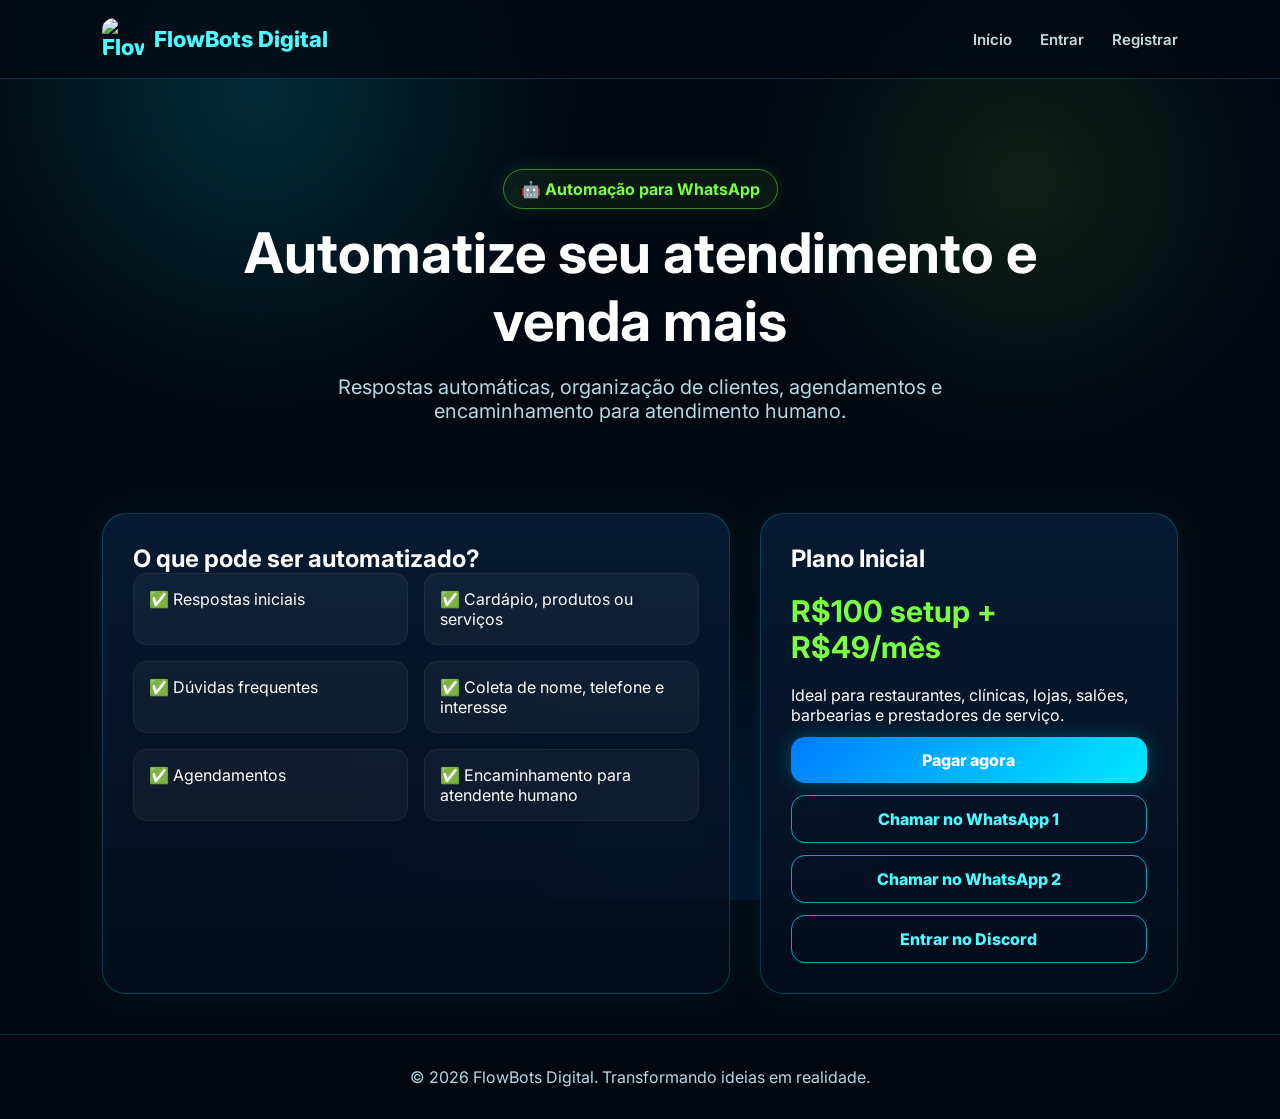
==== automacao-whatsapp.html @ 0941b736 "Atualização do site" ====
<!DOCTYPE html>
<html lang="pt-BR">
<head>
  <meta charset="UTF-8">
  <meta name="viewport" content="width=device-width, initial-scale=1.0">
  <title>Automação WhatsApp | FlowBots Digital</title>
  <link rel="stylesheet" href="style.css">
</head>
<body>

<header>
  <a href="index.html" class="logo-area">
    <img src="assets/logo.png" alt="FlowBots Digital">
    <span>FlowBots Digital</span>
  </a>

  <nav>
    <a href="index.html">Início</a>
    <a href="login.html">Entrar</a>
    <a href="cadastro.html">Registrar</a>
  </nav>
</header>

<section class="service-hero">
  <span class="badge">🤖 Automação para WhatsApp</span>
  <h1>Automatize seu atendimento e venda mais</h1>
  <p>Respostas automáticas, organização de clientes, agendamentos e encaminhamento para atendimento humano.</p>
</section>

<section class="service-page">
  <div class="service-info">
    <h2>O que pode ser automatizado?</h2>

    <div class="lista">
      <p>✅ Respostas iniciais</p>
      <p>✅ Cardápio, produtos ou serviços</p>
      <p>✅ Dúvidas frequentes</p>
      <p>✅ Coleta de nome, telefone e interesse</p>
      <p>✅ Agendamentos</p>
      <p>✅ Encaminhamento para atendente humano</p>
    </div>
  </div>

  <div class="checkout-card">
    <h2>Plano Inicial</h2>
    <strong>R$100 setup + R$49/mês</strong>
    <p>Ideal para restaurantes, clínicas, lojas, salões, barbearias e prestadores de serviço.</p>

    <a class="btn" href="SEU_LINK_DE_PAGAMENTO_AQUI" target="_blank">Pagar agora</a>

    <a class="btn-outline" href="https://wa.me/5561982274697" target="_blank">Chamar no WhatsApp 1</a>
    <a class="btn-outline" href="https://wa.me/5561981721370" target="_blank">Chamar no WhatsApp 2</a>
    <a class="btn-outline" href="https://discord.gg/GfwFfhfUGH" target="_blank">Entrar no Discord</a>
  </div>
</section>

<footer>
  <p>© 2026 FlowBots Digital. Transformando ideias em realidade.</p>
</footer>

</body>
</html>
---- style.css ----
@import url('https://fonts.googleapis.com/css2?family=Inter:wght@400;600;700;800&display=swap');

*{
  margin:0;
  padding:0;
  box-sizing:border-box;
  font-family:'Inter', Arial, sans-serif;
}

html{
  scroll-behavior:smooth;
}

body{
  background:#020812;
  color:white;
  overflow-x:hidden;
}

body::before{
  content:"";
  position:fixed;
  inset:0;
  background:
    radial-gradient(circle at 20% 10%, rgba(0,234,255,0.16), transparent 25%),
    radial-gradient(circle at 80% 20%, rgba(123,255,66,0.10), transparent 22%),
    radial-gradient(circle at 50% 100%, rgba(0,123,255,0.14), transparent 30%);
  pointer-events:none;
  z-index:-1;
}

header{
  padding:18px 8%;
  display:flex;
  justify-content:space-between;
  align-items:center;
  background:rgba(2,8,18,0.72);
  backdrop-filter:blur(16px);
  border-bottom:1px solid rgba(0,234,255,0.18);
  position:sticky;
  top:0;
  z-index:10;
}

.logo{
  font-size:24px;
  font-weight:800;
  color:#4dfcff;
  text-shadow:0 0 18px rgba(77,252,255,0.45);
}

nav{
  display:flex;
  gap:28px;
}

nav a{
  color:#dff8ff;
  text-decoration:none;
  font-weight:600;
  font-size:15px;
  opacity:0.88;
  transition:0.25s;
}

nav a:hover{
  color:#4dfcff;
  opacity:1;
}

.btn,
.card button{
  background:linear-gradient(135deg,#007bff,#00eaff);
  color:white;
  padding:13px 22px;
  border-radius:14px;
  border:none;
  text-decoration:none;
  font-weight:800;
  cursor:pointer;
  box-shadow:0 0 22px rgba(0,234,255,0.25);
  transition:0.25s;
}

.btn:hover,
.card button:hover{
  transform:translateY(-3px);
  box-shadow:0 0 35px rgba(0,234,255,0.42);
}

.btn-outline{
  color:#4dfcff;
  border:1px solid rgba(0,234,255,0.7);
  padding:13px 22px;
  border-radius:14px;
  text-decoration:none;
  font-weight:800;
  transition:0.25s;
}

.btn-outline:hover{
  background:rgba(0,234,255,0.08);
  transform:translateY(-3px);
}

.hero{
  min-height:82vh;
  padding:110px 8% 90px;
  display:flex;
  flex-direction:column;
  justify-content:center;
  align-items:center;
  text-align:center;
  position:relative;
}

.hero::after{
  content:"";
  position:absolute;
  width:520px;
  height:520px;
  background:rgba(0,234,255,0.08);
  filter:blur(80px);
  border-radius:50%;
  z-index:-1;
}

.hero span,
.badge{
  color:#7bff42;
  border:1px solid rgba(123,255,66,0.45);
  background:rgba(123,255,66,0.07);
  padding:9px 17px;
  border-radius:999px;
  margin-bottom:22px;
  font-weight:700;
  box-shadow:0 0 22px rgba(123,255,66,0.12);
}

.hero h1{
  font-size:clamp(42px, 6vw, 72px);
  line-height:1.05;
  max-width:1000px;
  letter-spacing:-2px;
}

.hero p{
  color:#b8d7e6;
  font-size:21px;
  max-width:680px;
  margin:24px 0;
  line-height:1.5;
}

.hero-buttons{
  display:flex;
  gap:15px;
  margin-top:18px;
}

.vantagens{
  padding:35px 8%;
  display:grid;
  grid-template-columns:repeat(3,1fr);
  gap:22px;
}

.vantagens div,
.card,
.comparativo,
.contato{
  background:linear-gradient(180deg,rgba(8,31,57,0.82),rgba(3,13,29,0.86));
  border:1px solid rgba(0,234,255,0.22);
  border-radius:24px;
  padding:27px;
  box-shadow:0 0 35px rgba(0,234,255,0.07);
  backdrop-filter:blur(10px);
}

.vantagens div{
  transition:0.25s;
}

.vantagens div:hover{
  transform:translateY(-5px);
  border-color:rgba(77,252,255,0.55);
}

.vantagens h3{
  font-size:20px;
  margin-bottom:5px;
}

.vantagens p,
.card p,
.comparativo p,
.contato p{
  color:#b8d7e6;
  line-height:1.5;
}

.planos,
.comparativo,
.contato{
  margin:55px 8%;
}

.planos h2,
.comparativo h2,
.contato h2{
  text-align:center;
  font-size:42px;
  margin-bottom:35px;
  letter-spacing:-1px;
}

.grid{
  display:grid;
  grid-template-columns:repeat(auto-fit,minmax(250px,1fr));
  gap:26px;
}

.card{
  text-align:center;
  transition:0.3s;
  position:relative;
  overflow:hidden;
}

.card::before{
  content:"";
  position:absolute;
  inset:0;
  background:linear-gradient(135deg,rgba(0,234,255,0.12),transparent 45%,rgba(123,255,66,0.08));
  opacity:0;
  transition:0.3s;
}

.card:hover::before{
  opacity:1;
}

.card:hover{
  transform:translateY(-10px);
  border-color:#4dfcff;
  box-shadow:0 0 45px rgba(0,234,255,0.22);
}

.card span{
  font-size:46px;
  display:block;
  margin-bottom:10px;
}

.card h3{
  margin:15px 0 12px;
  font-size:21px;
}

.card strong{
  display:block;
  color:#7bff42;
  margin:20px 0;
  font-size:20px;
}

.card button{
  width:100%;
  position:relative;
  z-index:1;
}

.lista{
  display:grid;
  grid-template-columns:repeat(auto-fit,minmax(230px,1fr));
  gap:16px;
}

.lista p{
  background:rgba(255,255,255,0.04);
  padding:15px;
  border-radius:14px;
  border:1px solid rgba(255,255,255,0.06);
}

.contato{
  text-align:center;
}

.contato p{
  margin-bottom:25px;
  font-size:18px;
}

footer{
  text-align:center;
  padding:32px;
  color:#b8d7e6;
  border-top:1px solid rgba(0,234,255,0.18);
  background:rgba(2,8,18,0.6);
}

@media(max-width:850px){
  header{
    flex-direction:column;
    gap:15px;
  }

  nav{
    flex-wrap:wrap;
    justify-content:center;
  }

  .hero{
    padding-top:80px;
  }

  .hero h1{
    letter-spacing:-1px;
  }

  .hero-buttons{
    flex-direction:column;
    width:100%;
    max-width:320px;
  }

  .btn,
  .btn-outline{
    text-align:center;
  }

  .vantagens{
    grid-template-columns:1fr;
  }
}.service-card{
  color:white;
  text-decoration:none;
  display:block;
}

.section-desc{
  text-align:center;
  color:#b8d7e6;
  margin-top:-20px;
  margin-bottom:35px;
  font-size:18px;
}

.logo-area{
  display:flex;
  align-items:center;
  gap:10px;
  text-decoration:none;
  color:#4dfcff;
  font-size:22px;
  font-weight:800;
}

.logo-area img{
  width:42px;
  height:42px;
  border-radius:12px;
  object-fit:cover;
}

.auth-buttons{
  display:flex;
  align-items:center;
  gap:12px;
}

.login-btn{
  color:#dff8ff;
  text-decoration:none;
  font-weight:800;
  padding:12px 18px;
  border-radius:14px;
  border:1px solid rgba(255,255,255,0.12);
  background:rgba(255,255,255,0.04);
}

.service-hero{
  padding:100px 8% 50px;
  text-align:center;
}

.service-hero h1{
  font-size:56px;
  max-width:900px;
  margin:20px auto;
}

.service-hero p{
  color:#b8d7e6;
  font-size:20px;
  max-width:700px;
  margin:auto;
}

.service-page{
  margin:40px 8%;
  display:grid;
  grid-template-columns:1.5fr 1fr;
  gap:30px;
}

.service-info,
.checkout-card,
.auth-box,
.dashboard{
  background:linear-gradient(180deg,rgba(8,31,57,0.82),rgba(3,13,29,0.86));
  border:1px solid rgba(0,234,255,0.22);
  border-radius:24px;
  padding:30px;
  box-shadow:0 0 35px rgba(0,234,255,0.07);
}

.checkout-card strong{
  display:block;
  color:#7bff42;
  font-size:30px;
  margin:20px 0;
}

.checkout-card a{
  display:block;
  text-align:center;
  margin-top:12px;
}

.auth-page{
  min-height:100vh;
  display:flex;
  align-items:center;
  justify-content:center;
  padding:30px;
}

.auth-box{
  width:100%;
  max-width:430px;
  text-align:center;
}

.auth-box h1{
  font-size:38px;
  margin-bottom:10px;
}

.auth-box p{
  color:#b8d7e6;
  margin-bottom:18px;
}

.auth-box input{
  width:100%;
  padding:15px;
  margin:10px 0;
  border-radius:14px;
  border:1px solid rgba(0,234,255,0.25);
  background:rgba(255,255,255,0.05);
  color:white;
  outline:none;
}

.auth-box input:focus{
  border-color:#4dfcff;
}

.auth-box a{
  color:#4dfcff;
}

.auth-box small{
  display:block;
  margin-top:15px;
}

.dashboard{
  margin:60px 8%;
}

.dashboard h1{
  font-size:42px;
  margin-bottom:10px;
}

.dashboard > p{
  color:#b8d7e6;
  margin-bottom:30px;
}

@media(max-width:850px){
  .service-page{
    grid-template-columns:1fr;
  }

  .service-hero h1{
    font-size:38px;
  }

  .auth-buttons{
    flex-direction:column;
  }
}
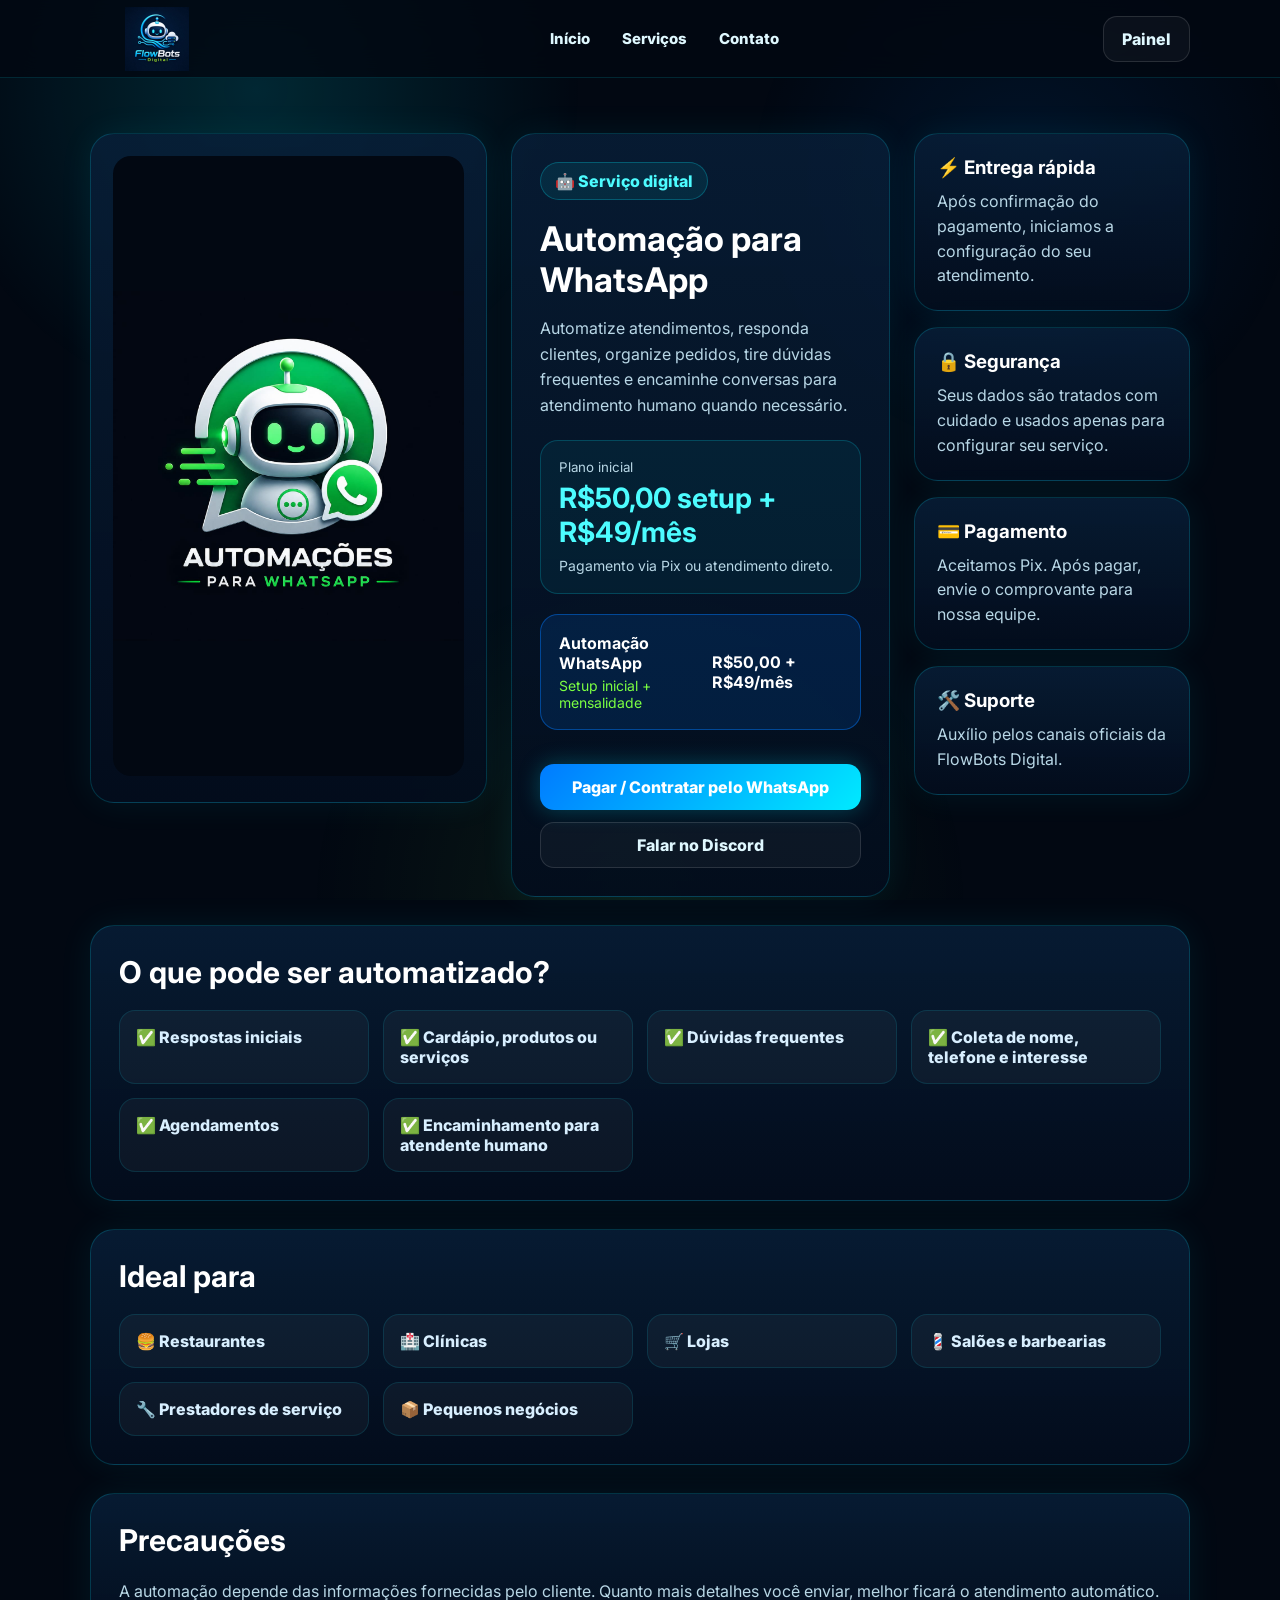
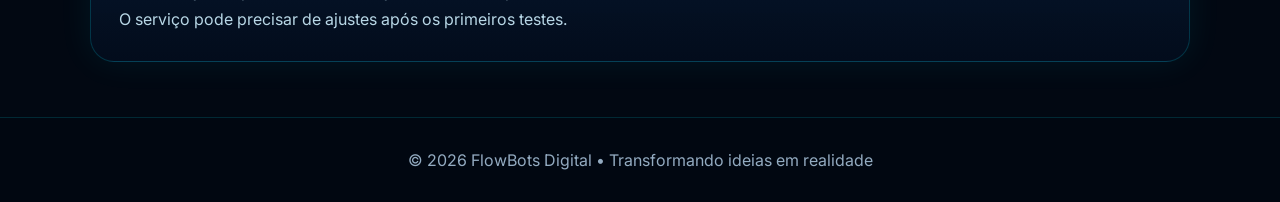
==== commit c9016601: "Alteração valor automação" ====
--- a/automacao-whatsapp.html
+++ b/automacao-whatsapp.html
@@ -3,59 +3,137 @@
 <head>
   <meta charset="UTF-8">
   <meta name="viewport" content="width=device-width, initial-scale=1.0">
-  <title>Automação WhatsApp | FlowBots Digital</title>
+  <title>Automação para WhatsApp | FlowBots Digital</title>
   <link rel="stylesheet" href="style.css">
+  <link rel="icon" type="image/png" href="assets/logo.png">
 </head>
 <body>
 
 <header>
   <a href="index.html" class="logo-area">
     <img src="assets/logo.png" alt="FlowBots Digital">
-    <span>FlowBots Digital</span>
   </a>
 
   <nav>
     <a href="index.html">Início</a>
-    <a href="login.html">Entrar</a>
-    <a href="cadastro.html">Registrar</a>
+    <a href="index.html#planos">Serviços</a>
+    <a href="index.html#contato">Contato</a>
   </nav>
+
+  <div class="auth-buttons">
+    <a class="login-btn" href="painel.html">Painel</a>
+  </div>
 </header>
 
-<section class="service-hero">
-  <span class="badge">🤖 Automação para WhatsApp</span>
-  <h1>Automatize seu atendimento e venda mais</h1>
-  <p>Respostas automáticas, organização de clientes, agendamentos e encaminhamento para atendimento humano.</p>
-</section>
+<main class="produto-page">
 
-<section class="service-page">
-  <div class="service-info">
+  <section class="produto-layout">
+
+    <div class="produto-imagem">
+      <img src="assets/automacao-whatsapp.png" alt="Automação para WhatsApp">
+    </div>
+
+    <div class="produto-info">
+      <span class="produto-tag">🤖 Serviço digital</span>
+
+      <h1>Automação para WhatsApp</h1>
+
+      <p class="produto-desc">
+        Automatize atendimentos, responda clientes, organize pedidos, tire dúvidas frequentes
+        e encaminhe conversas para atendimento humano quando necessário.
+      </p>
+
+      <div class="preco-box">
+        <small>Plano inicial</small>
+        <strong>R$50,00 setup + R$49/mês</strong>
+        <span>Pagamento via Pix ou atendimento direto.</span>
+      </div>
+
+      <div class="produto-opcao">
+        <div>
+          <strong>Automação WhatsApp</strong>
+          <p>Setup inicial + mensalidade</p>
+        </div>
+        <strong>R$50,00 + R$49/mês</strong>
+      </div>
+
+      <a class="btn comprar-btn" href="https://wa.me/5561999816528" target="_blank">
+        Pagar / Contratar pelo WhatsApp
+      </a>
+
+      <a class="btn-outline comprar-btn" href="https://discord.gg/GfwFfhfUGH" target="_blank">
+        Falar no Discord
+      </a>
+    </div>
+
+    <aside class="produto-garantias">
+
+      <div class="garantia-card">
+        <h3>⚡ Entrega rápida</h3>
+        <p>Após confirmação do pagamento, iniciamos a configuração do seu atendimento.</p>
+      </div>
+
+      <div class="garantia-card">
+        <h3>🔒 Segurança</h3>
+        <p>Seus dados são tratados com cuidado e usados apenas para configurar seu serviço.</p>
+      </div>
+
+      <div class="garantia-card">
+        <h3>💳 Pagamento</h3>
+        <p>Aceitamos Pix. Após pagar, envie o comprovante para nossa equipe.</p>
+      </div>
+
+      <div class="garantia-card">
+        <h3>🛠️ Suporte</h3>
+        <p>Auxílio pelos canais oficiais da FlowBots Digital.</p>
+      </div>
+
+    </aside>
+
+  </section>
+
+  <section class="produto-detalhes">
+
     <h2>O que pode ser automatizado?</h2>
 
-    <div class="lista">
-      <p>✅ Respostas iniciais</p>
-      <p>✅ Cardápio, produtos ou serviços</p>
-      <p>✅ Dúvidas frequentes</p>
-      <p>✅ Coleta de nome, telefone e interesse</p>
-      <p>✅ Agendamentos</p>
-      <p>✅ Encaminhamento para atendente humano</p>
+    <div class="detalhes-grid">
+      <div>✅ Respostas iniciais</div>
+      <div>✅ Cardápio, produtos ou serviços</div>
+      <div>✅ Dúvidas frequentes</div>
+      <div>✅ Coleta de nome, telefone e interesse</div>
+      <div>✅ Agendamentos</div>
+      <div>✅ Encaminhamento para atendente humano</div>
     </div>
-  </div>
 
-  <div class="checkout-card">
-    <h2>Plano Inicial</h2>
-    <strong>R$100 setup + R$49/mês</strong>
-    <p>Ideal para restaurantes, clínicas, lojas, salões, barbearias e prestadores de serviço.</p>
+  </section>
 
-    <a class="btn" href="SEU_LINK_DE_PAGAMENTO_AQUI" target="_blank">Pagar agora</a>
+  <section class="produto-detalhes">
 
-    <a class="btn-outline" href="https://wa.me/5561982274697" target="_blank">Chamar no WhatsApp 1</a>
-    <a class="btn-outline" href="https://wa.me/5561981721370" target="_blank">Chamar no WhatsApp 2</a>
-    <a class="btn-outline" href="https://discord.gg/GfwFfhfUGH" target="_blank">Entrar no Discord</a>
-  </div>
-</section>
+    <h2>Ideal para</h2>
+
+    <div class="detalhes-grid">
+      <div>🍔 Restaurantes</div>
+      <div>🏥 Clínicas</div>
+      <div>🛒 Lojas</div>
+      <div>💈 Salões e barbearias</div>
+      <div>🔧 Prestadores de serviço</div>
+      <div>📦 Pequenos negócios</div>
+    </div>
+
+  </section>
+
+  <section class="produto-detalhes aviso">
+    <h2>Precauções</h2>
+    <p>
+      A automação depende das informações fornecidas pelo cliente. Quanto mais detalhes você enviar,
+      melhor ficará o atendimento automático. O serviço pode precisar de ajustes após os primeiros testes.
+    </p>
+  </section>
+
+</main>
 
 <footer>
-  <p>© 2026 FlowBots Digital. Transformando ideias em realidade.</p>
+  <p>© 2026 FlowBots Digital • Transformando ideias em realidade</p>
 </footer>
 
 </body>
--- a/style.css
+++ b/style.css
@@ -22,50 +22,73 @@
   position:fixed;
   inset:0;
   background:
-    radial-gradient(circle at 20% 10%, rgba(0,234,255,0.16), transparent 25%),
-    radial-gradient(circle at 80% 20%, rgba(123,255,66,0.10), transparent 22%),
-    radial-gradient(circle at 50% 100%, rgba(0,123,255,0.14), transparent 30%);
+    radial-gradient(circle at 20% 10%, rgba(0,234,255,0.14), transparent 25%),
+    radial-gradient(circle at 80% 20%, rgba(0,123,255,0.10), transparent 22%),
+    radial-gradient(circle at 50% 100%, rgba(123,255,66,0.08), transparent 30%);
   pointer-events:none;
   z-index:-1;
 }
 
+a{
+  text-decoration:none;
+  color:white;
+}
+
 header{
-  padding:18px 8%;
+  width:100%;
+  height:78px;
+  padding:8px 7%;
   display:flex;
   justify-content:space-between;
   align-items:center;
-  background:rgba(2,8,18,0.72);
+  background:rgba(2,8,18,0.82);
   backdrop-filter:blur(16px);
-  border-bottom:1px solid rgba(0,234,255,0.18);
+  border-bottom:1px solid rgba(0,234,255,0.14);
   position:sticky;
   top:0;
-  z-index:10;
-}
-
-.logo{
-  font-size:24px;
-  font-weight:800;
-  color:#4dfcff;
-  text-shadow:0 0 18px rgba(77,252,255,0.45);
+  z-index:50;
+  transition:transform 0.35s ease, opacity 0.35s ease;
+}
+
+.header-hidden{
+  transform:translateY(-100%);
+  opacity:0;
+}
+
+.logo-area{
+  display:flex;
+  align-items:center;
+  height:100%;
+}
+
+.logo-area img{
+  width:135px;
+  height:auto;
+  max-height:64px;
+  object-fit:contain;
+  display:block;
 }
 
 nav{
   display:flex;
-  gap:28px;
+  gap:32px;
 }
 
 nav a{
   color:#dff8ff;
-  text-decoration:none;
-  font-weight:600;
+  font-weight:800;
   font-size:15px;
-  opacity:0.88;
   transition:0.25s;
 }
 
 nav a:hover{
   color:#4dfcff;
-  opacity:1;
+}
+
+.auth-buttons{
+  display:flex;
+  align-items:center;
+  gap:12px;
 }
 
 .btn,
@@ -75,7 +98,6 @@
   padding:13px 22px;
   border-radius:14px;
   border:none;
-  text-decoration:none;
   font-weight:800;
   cursor:pointer;
   box-shadow:0 0 22px rgba(0,234,255,0.25);
@@ -88,359 +110,244 @@
   box-shadow:0 0 35px rgba(0,234,255,0.42);
 }
 
+.login-btn,
 .btn-outline{
-  color:#4dfcff;
-  border:1px solid rgba(0,234,255,0.7);
-  padding:13px 22px;
-  border-radius:14px;
-  text-decoration:none;
-  font-weight:800;
-  transition:0.25s;
-}
-
-.btn-outline:hover{
-  background:rgba(0,234,255,0.08);
-  transform:translateY(-3px);
-}
-
-.hero{
-  min-height:82vh;
-  padding:110px 8% 90px;
-  display:flex;
-  flex-direction:column;
-  justify-content:center;
-  align-items:center;
-  text-align:center;
-  position:relative;
-}
-
-.hero::after{
-  content:"";
-  position:absolute;
-  width:520px;
-  height:520px;
-  background:rgba(0,234,255,0.08);
-  filter:blur(80px);
-  border-radius:50%;
-  z-index:-1;
-}
-
-.hero span,
-.badge{
-  color:#7bff42;
-  border:1px solid rgba(123,255,66,0.45);
-  background:rgba(123,255,66,0.07);
-  padding:9px 17px;
-  border-radius:999px;
-  margin-bottom:22px;
-  font-weight:700;
-  box-shadow:0 0 22px rgba(123,255,66,0.12);
-}
-
-.hero h1{
-  font-size:clamp(42px, 6vw, 72px);
-  line-height:1.05;
-  max-width:1000px;
-  letter-spacing:-2px;
-}
-
-.hero p{
-  color:#b8d7e6;
-  font-size:21px;
-  max-width:680px;
-  margin:24px 0;
-  line-height:1.5;
-}
-
-.hero-buttons{
-  display:flex;
-  gap:15px;
-  margin-top:18px;
-}
-
-.vantagens{
-  padding:35px 8%;
-  display:grid;
-  grid-template-columns:repeat(3,1fr);
-  gap:22px;
-}
-
-.vantagens div,
-.card,
-.comparativo,
-.contato{
-  background:linear-gradient(180deg,rgba(8,31,57,0.82),rgba(3,13,29,0.86));
-  border:1px solid rgba(0,234,255,0.22);
-  border-radius:24px;
-  padding:27px;
-  box-shadow:0 0 35px rgba(0,234,255,0.07);
-  backdrop-filter:blur(10px);
-}
-
-.vantagens div{
-  transition:0.25s;
-}
-
-.vantagens div:hover{
-  transform:translateY(-5px);
-  border-color:rgba(77,252,255,0.55);
-}
-
-.vantagens h3{
-  font-size:20px;
-  margin-bottom:5px;
-}
-
-.vantagens p,
-.card p,
-.comparativo p,
-.contato p{
-  color:#b8d7e6;
-  line-height:1.5;
-}
-
-.planos,
-.comparativo,
-.contato{
-  margin:55px 8%;
-}
-
-.planos h2,
-.comparativo h2,
-.contato h2{
-  text-align:center;
-  font-size:42px;
-  margin-bottom:35px;
-  letter-spacing:-1px;
-}
-
-.grid{
-  display:grid;
-  grid-template-columns:repeat(auto-fit,minmax(250px,1fr));
-  gap:26px;
-}
-
-.card{
-  text-align:center;
-  transition:0.3s;
-  position:relative;
-  overflow:hidden;
-}
-
-.card::before{
-  content:"";
-  position:absolute;
-  inset:0;
-  background:linear-gradient(135deg,rgba(0,234,255,0.12),transparent 45%,rgba(123,255,66,0.08));
-  opacity:0;
-  transition:0.3s;
-}
-
-.card:hover::before{
-  opacity:1;
-}
-
-.card:hover{
-  transform:translateY(-10px);
-  border-color:#4dfcff;
-  box-shadow:0 0 45px rgba(0,234,255,0.22);
-}
-
-.card span{
-  font-size:46px;
-  display:block;
-  margin-bottom:10px;
-}
-
-.card h3{
-  margin:15px 0 12px;
-  font-size:21px;
-}
-
-.card strong{
-  display:block;
-  color:#7bff42;
-  margin:20px 0;
-  font-size:20px;
-}
-
-.card button{
-  width:100%;
-  position:relative;
-  z-index:1;
-}
-
-.lista{
-  display:grid;
-  grid-template-columns:repeat(auto-fit,minmax(230px,1fr));
-  gap:16px;
-}
-
-.lista p{
-  background:rgba(255,255,255,0.04);
-  padding:15px;
-  border-radius:14px;
-  border:1px solid rgba(255,255,255,0.06);
-}
-
-.contato{
-  text-align:center;
-}
-
-.contato p{
-  margin-bottom:25px;
-  font-size:18px;
-}
-
-footer{
-  text-align:center;
-  padding:32px;
-  color:#b8d7e6;
-  border-top:1px solid rgba(0,234,255,0.18);
-  background:rgba(2,8,18,0.6);
-}
-
-@media(max-width:850px){
-  header{
-    flex-direction:column;
-    gap:15px;
-  }
-
-  nav{
-    flex-wrap:wrap;
-    justify-content:center;
-  }
-
-  .hero{
-    padding-top:80px;
-  }
-
-  .hero h1{
-    letter-spacing:-1px;
-  }
-
-  .hero-buttons{
-    flex-direction:column;
-    width:100%;
-    max-width:320px;
-  }
-
-  .btn,
-  .btn-outline{
-    text-align:center;
-  }
-
-  .vantagens{
-    grid-template-columns:1fr;
-  }
-}.service-card{
-  color:white;
-  text-decoration:none;
-  display:block;
-}
-
-.section-desc{
-  text-align:center;
-  color:#b8d7e6;
-  margin-top:-20px;
-  margin-bottom:35px;
-  font-size:18px;
-}
-
-.logo-area{
-  display:flex;
-  align-items:center;
-  gap:10px;
-  text-decoration:none;
-  color:#4dfcff;
-  font-size:22px;
-  font-weight:800;
-}
-
-.logo-area img{
-  width:42px;
-  height:42px;
-  border-radius:12px;
-  object-fit:cover;
-}
-
-.auth-buttons{
-  display:flex;
-  align-items:center;
-  gap:12px;
-}
-
-.login-btn{
   color:#dff8ff;
-  text-decoration:none;
   font-weight:800;
   padding:12px 18px;
   border-radius:14px;
   border:1px solid rgba(255,255,255,0.12);
   background:rgba(255,255,255,0.04);
-}
-
-.service-hero{
-  padding:100px 8% 50px;
+  transition:0.25s;
+}
+
+.login-btn:hover,
+.btn-outline:hover{
+  color:#4dfcff;
+  border-color:rgba(0,234,255,0.45);
+  background:rgba(0,234,255,0.08);
+}
+
+.logged-box{
+  display:flex;
+  flex-direction:column;
+  gap:2px;
+  padding:9px 14px;
+  border-radius:14px;
+  background:rgba(255,255,255,0.04);
+  border:1px solid rgba(0,234,255,0.18);
+  color:#b8d7e6;
+  font-size:12px;
+  max-width:250px;
+}
+
+.logged-box strong{
+  color:#4dfcff;
+  font-size:13px;
+  overflow:hidden;
+  text-overflow:ellipsis;
+  white-space:nowrap;
+}
+
+.hero{
+  min-height:620px;
+  padding:120px 8% 90px;
+  display:flex;
+  align-items:center;
+  justify-content:flex-start;
+  background:
+    linear-gradient(90deg, rgba(2,8,18,0.98), rgba(2,8,18,0.72)),
+    radial-gradient(circle at 75% 45%, rgba(0,234,255,0.10), transparent 28%);
+}
+
+.hero-content{
+  max-width:820px;
+}
+
+.badge{
+  color:#4dfcff;
+  border:1px solid rgba(0,234,255,0.35);
+  background:rgba(0,234,255,0.07);
+  padding:9px 17px;
+  border-radius:999px;
+  margin-bottom:24px;
+  font-weight:800;
+  display:inline-block;
+}
+
+.hero h1{
+  font-size:clamp(42px,6vw,76px);
+  line-height:1.05;
+  letter-spacing:-2px;
+  margin-bottom:24px;
+}
+
+.hero p{
+  color:#b8d7e6;
+  font-size:21px;
+  line-height:1.55;
+  max-width:720px;
+}
+
+.hero-buttons{
+  display:flex;
+  gap:15px;
+  margin-top:34px;
+}
+
+.planos,
+.vantagens,
+.comparativo,
+.contato{
+  padding:90px 8%;
+}
+
+.planos h2,
+.vantagens h2,
+.comparativo h2,
+.contato h2{
   text-align:center;
-}
-
-.service-hero h1{
-  font-size:56px;
-  max-width:900px;
-  margin:20px auto;
-}
-
-.service-hero p{
-  color:#b8d7e6;
-  font-size:20px;
-  max-width:700px;
-  margin:auto;
-}
-
-.service-page{
-  margin:40px 8%;
+  font-size:46px;
+  margin-bottom:14px;
+}
+
+.section-desc,
+.contato p{
+  text-align:center;
+  color:#b8d7e6;
+  font-size:18px;
+  margin-bottom:45px;
+}
+
+.grid{
   display:grid;
-  grid-template-columns:1.5fr 1fr;
-  gap:30px;
-}
-
-.service-info,
-.checkout-card,
-.auth-box,
-.dashboard{
-  background:linear-gradient(180deg,rgba(8,31,57,0.82),rgba(3,13,29,0.86));
+  grid-template-columns:repeat(auto-fit,minmax(285px,1fr));
+  gap:28px;
+}
+
+.card{
+  background:linear-gradient(180deg,rgba(8,31,57,0.82),rgba(3,13,29,0.9));
+  border:1px solid rgba(0,234,255,0.18);
+  border-radius:26px;
+  padding:24px;
+  box-shadow:0 0 35px rgba(0,234,255,0.06);
+  transition:0.3s;
+  display:flex;
+  flex-direction:column;
+  min-height:545px;
+}
+
+.card:hover{
+  transform:translateY(-8px);
+  border-color:#4dfcff;
+  box-shadow:0 0 45px rgba(0,234,255,0.18);
+}
+
+.service-img{
+  width:100%;
+  height:230px;
+  object-fit:contain;
+  object-position:center;
+  background:#020812;
+  border-radius:18px;
+  padding:12px;
+  margin-bottom:20px;
+  border:1px solid rgba(0,234,255,0.12);
+}
+
+.card h3{
+  font-size:26px;
+  margin-bottom:12px;
+}
+
+.card p{
+  color:#b8d7e6;
+  line-height:1.6;
+  margin-bottom:18px;
+}
+
+.card strong{
+  color:#4dfcff;
+  margin-bottom:18px;
+  font-size:16px;
+}
+
+.card button{
+  width:100%;
+  margin-top:auto;
+}
+
+.vantagens-grid{
+  display:grid;
+  grid-template-columns:repeat(auto-fit,minmax(220px,1fr));
+  gap:22px;
+  margin-top:45px;
+}
+
+.vantagem-box,
+.lista p{
+  background:linear-gradient(180deg,rgba(8,31,57,0.82),rgba(3,13,29,0.9));
+  border:1px solid rgba(0,234,255,0.18);
+  border-radius:22px;
+  padding:26px;
+  text-align:center;
+  color:#d8efff;
+  font-weight:800;
+  box-shadow:0 0 25px rgba(0,234,255,0.05);
+}
+
+.lista{
+  max-width:780px;
+  margin:45px auto 0;
+  display:flex;
+  flex-direction:column;
+  gap:18px;
+}
+
+.lista p{
+  text-align:left;
+  font-size:18px;
+}
+
+.contact-box{
+  display:flex;
+  justify-content:center;
+  gap:18px;
+  flex-wrap:wrap;
+}
+
+footer{
+  padding:32px;
+  text-align:center;
+  border-top:1px solid rgba(0,234,255,0.15);
+  color:#93abc1;
+  background:rgba(2,8,18,0.7);
+}
+
+.auth-page{
+  min-height:100vh;
+  display:flex;
+  align-items:center;
+  justify-content:center;
+  padding:30px;
+}
+
+.auth-box{
+  width:100%;
+  max-width:440px;
+  text-align:center;
+  background:linear-gradient(180deg,rgba(8,31,57,0.82),rgba(3,13,29,0.9));
   border:1px solid rgba(0,234,255,0.22);
   border-radius:24px;
   padding:30px;
-  box-shadow:0 0 35px rgba(0,234,255,0.07);
-}
-
-.checkout-card strong{
+}
+
+.auth-logo{
+  color:#4dfcff;
+  font-weight:800;
   display:block;
-  color:#7bff42;
-  font-size:30px;
-  margin:20px 0;
-}
-
-.checkout-card a{
-  display:block;
-  text-align:center;
-  margin-top:12px;
-}
-
-.auth-page{
-  min-height:100vh;
-  display:flex;
-  align-items:center;
-  justify-content:center;
-  padding:30px;
-}
-
-.auth-box{
-  width:100%;
-  max-width:430px;
-  text-align:center;
+  margin-bottom:22px;
+  font-size:22px;
 }
 
 .auth-box h1{
@@ -468,39 +375,296 @@
   border-color:#4dfcff;
 }
 
-.auth-box a{
-  color:#4dfcff;
+.auth-link{
+  margin-top:18px;
+  color:#b8d7e6;
+  text-align:center;
+}
+
+.auth-link a{
+  color:#4dfcff;
+  font-weight:800;
 }
 
 .auth-box small{
   display:block;
   margin-top:15px;
+  line-height:1.5;
 }
 
 .dashboard{
   margin:60px 8%;
+  max-width:560px;
+  background:linear-gradient(180deg,rgba(8,31,57,0.82),rgba(3,13,29,0.9));
+  border:1px solid rgba(0,234,255,0.22);
+  border-radius:24px;
+  padding:30px;
 }
 
 .dashboard h1{
   font-size:42px;
+  margin-bottom:20px;
+}
+
+.dashboard p{
+  color:#b8d7e6;
+  margin-bottom:25px;
+}
+
+.painel-actions{
+  display:flex;
+  gap:12px;
+  flex-wrap:wrap;
+  margin-top:25px;
+}
+
+@media(max-width:1000px){
+  header{
+    height:auto;
+    min-height:78px;
+    flex-direction:column;
+    gap:14px;
+    padding:10px 5%;
+  }
+
+  nav{
+    flex-wrap:wrap;
+    justify-content:center;
+  }
+
+  .auth-buttons{
+    flex-wrap:wrap;
+    justify-content:center;
+  }
+
+  .logo-area img{
+    width:125px;
+    max-height:58px;
+  }
+
+  .hero{
+    text-align:center;
+    justify-content:center;
+  }
+
+  .hero-buttons{
+    justify-content:center;
+    flex-wrap:wrap;
+  }
+}
+
+@media(max-width:650px){
+  .logo-area img{
+    width:115px;
+    max-height:52px;
+  }
+
+  .hero{
+    padding:90px 6% 70px;
+    min-height:auto;
+  }
+
+  .hero h1{
+    font-size:40px;
+    letter-spacing:-1px;
+  }
+
+  .hero p{
+    font-size:17px;
+  }
+
+  .hero-buttons{
+    flex-direction:column;
+  }
+
+  .btn,
+  .btn-outline,
+  .login-btn{
+    text-align:center;
+  }
+
+  .service-img{
+    height:200px;
+  }
+
+  .planos h2,
+  .vantagens h2,
+  .comparativo h2,
+  .contato h2{
+    font-size:34px;
+  }
+}.produto-page{
+  padding:55px 7%;
+}
+
+.produto-layout{
+  display:grid;
+  grid-template-columns:1.15fr 1.1fr 0.8fr;
+  gap:24px;
+  align-items:start;
+}
+
+.produto-imagem,
+.produto-info,
+.produto-garantias .garantia-card,
+.produto-detalhes{
+  background:linear-gradient(180deg,rgba(8,31,57,0.82),rgba(3,13,29,0.92));
+  border:1px solid rgba(0,234,255,0.18);
+  border-radius:24px;
+  box-shadow:0 0 35px rgba(0,234,255,0.07);
+}
+
+.produto-imagem{
+  padding:22px;
+}
+
+.produto-imagem img{
+  width:100%;
+  height:620px;
+  object-fit:contain;
+  background:#020812;
+  border-radius:18px;
+}
+
+.produto-info{
+  padding:28px;
+  min-height:620px;
+  display:flex;
+  flex-direction:column;
+}
+
+.produto-tag{
+  color:#4dfcff;
+  background:rgba(0,234,255,0.08);
+  border:1px solid rgba(0,234,255,0.25);
+  width:max-content;
+  padding:8px 14px;
+  border-radius:999px;
+  font-weight:800;
+  margin-bottom:18px;
+}
+
+.produto-info h1{
+  font-size:34px;
+  margin-bottom:16px;
+}
+
+.produto-desc{
+  color:#b8d7e6;
+  line-height:1.6;
+  margin-bottom:22px;
+}
+
+.preco-box{
+  background:rgba(0,234,255,0.06);
+  border:1px solid rgba(0,234,255,0.20);
+  border-radius:18px;
+  padding:18px;
+  margin-bottom:20px;
+}
+
+.preco-box small{
+  color:#b8d7e6;
+  display:block;
+  margin-bottom:6px;
+}
+
+.preco-box strong{
+  color:#4dfcff;
+  display:block;
+  font-size:28px;
+  margin-bottom:6px;
+}
+
+.preco-box span{
+  color:#b8d7e6;
+  font-size:14px;
+}
+
+.produto-opcao{
+  display:flex;
+  justify-content:space-between;
+  gap:16px;
+  align-items:center;
+  border:1px solid rgba(0,123,255,0.45);
+  background:rgba(0,123,255,0.14);
+  border-radius:18px;
+  padding:18px;
+  margin-bottom:22px;
+}
+
+.produto-opcao p{
+  color:#7bff42;
+  font-size:14px;
+  margin-top:4px;
+}
+
+.comprar-btn{
+  display:block;
+  text-align:center;
+  margin-top:12px;
+}
+
+.produto-garantias{
+  display:flex;
+  flex-direction:column;
+  gap:16px;
+}
+
+.garantia-card{
+  padding:22px;
+}
+
+.garantia-card h3{
+  color:white;
   margin-bottom:10px;
 }
 
-.dashboard > p{
-  color:#b8d7e6;
-  margin-bottom:30px;
-}
-
-@media(max-width:850px){
-  .service-page{
+.garantia-card p{
+  color:#b8d7e6;
+  line-height:1.55;
+}
+
+.produto-detalhes{
+  margin-top:28px;
+  padding:28px;
+}
+
+.produto-detalhes h2{
+  font-size:30px;
+  margin-bottom:20px;
+}
+
+.detalhes-grid{
+  display:grid;
+  grid-template-columns:repeat(auto-fit,minmax(230px,1fr));
+  gap:14px;
+}
+
+.detalhes-grid div{
+  background:rgba(255,255,255,0.04);
+  border:1px solid rgba(0,234,255,0.12);
+  border-radius:16px;
+  padding:16px;
+  color:#d8efff;
+  font-weight:800;
+}
+
+.aviso p{
+  color:#b8d7e6;
+  line-height:1.7;
+}
+
+@media(max-width:1100px){
+  .produto-layout{
     grid-template-columns:1fr;
   }
 
-  .service-hero h1{
-    font-size:38px;
-  }
-
-  .auth-buttons{
-    flex-direction:column;
+  .produto-imagem img{
+    height:420px;
+  }
+
+  .produto-info{
+    min-height:auto;
   }
 }
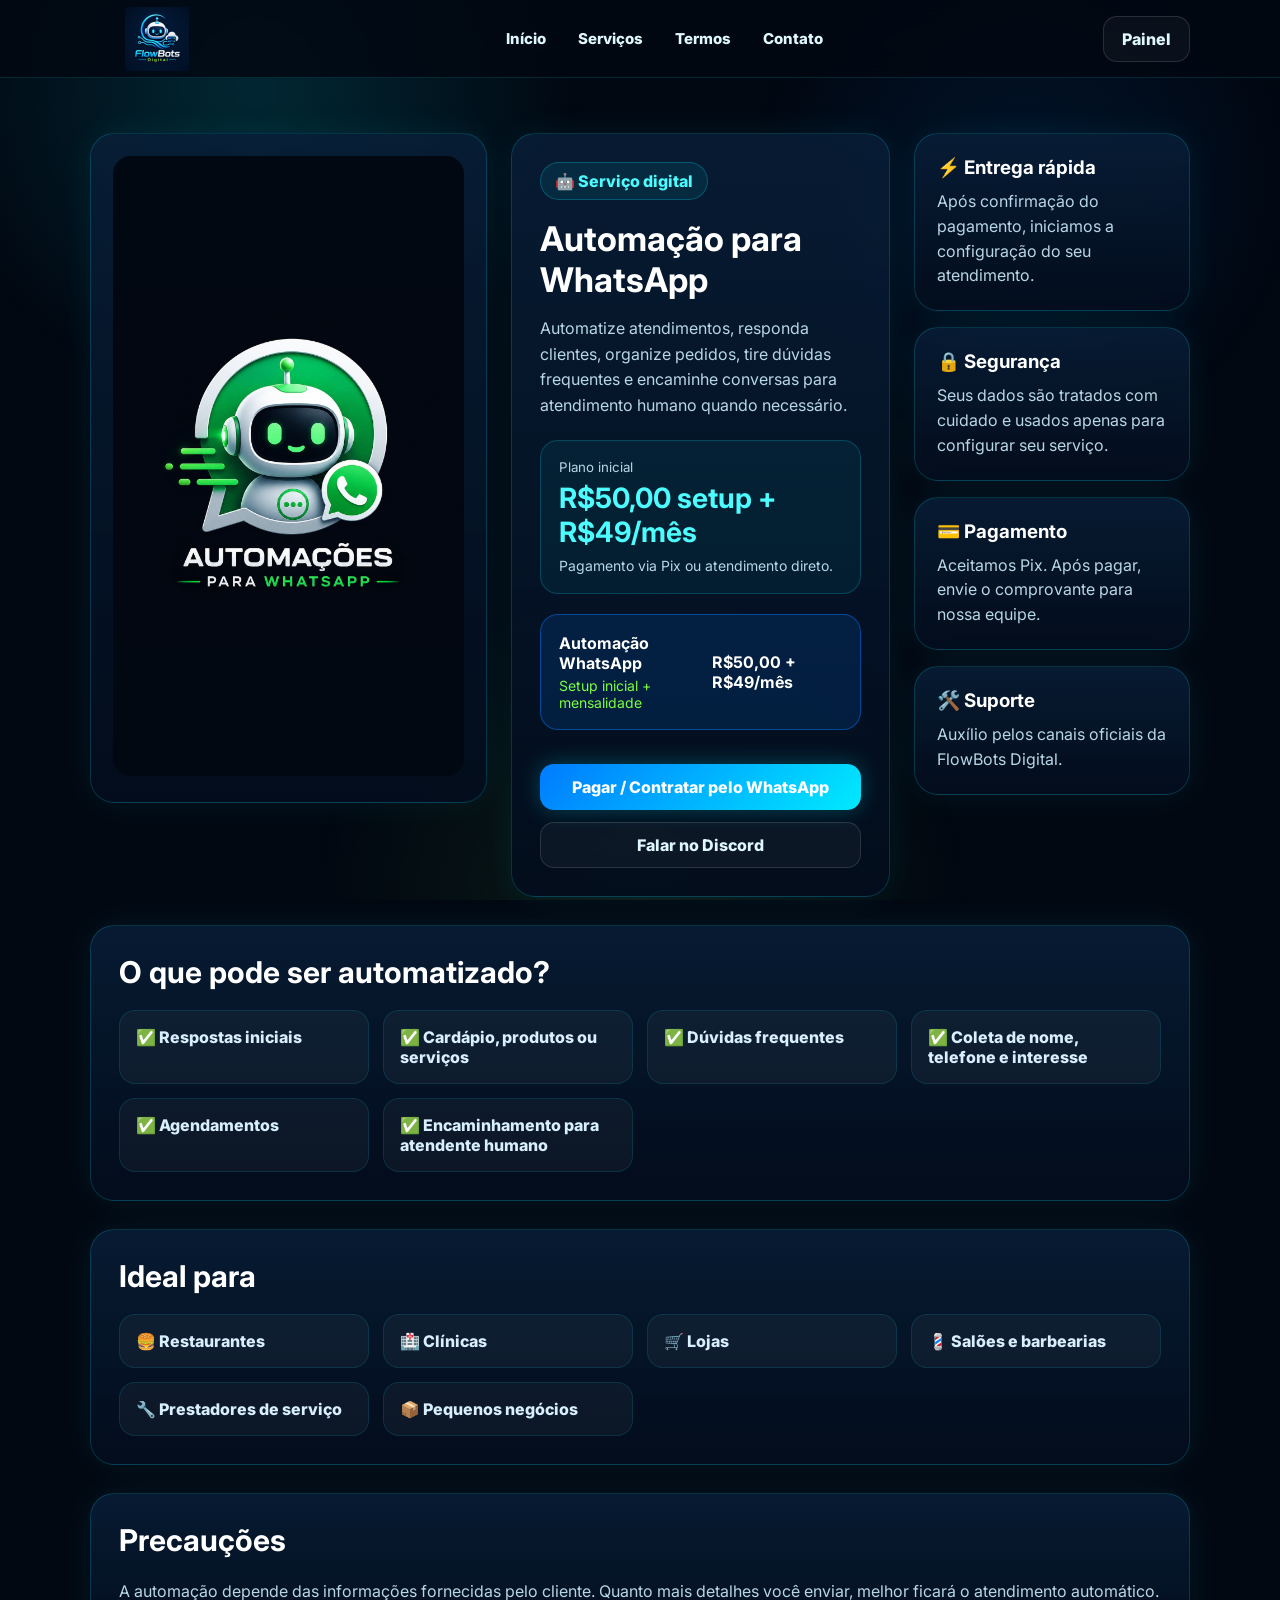
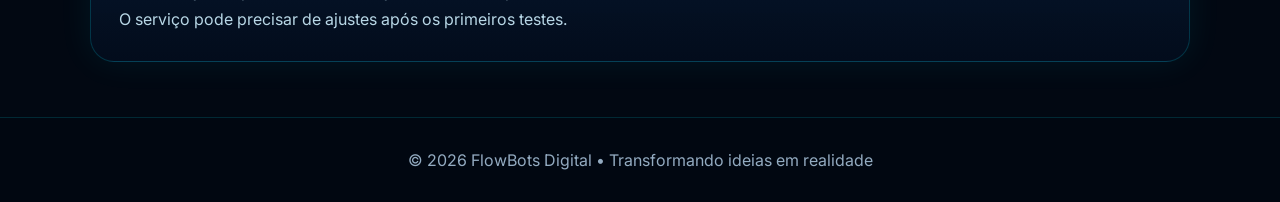
==== commit 549ce7c9: "Adiciona termos no menu e painel" ====
--- a/automacao-whatsapp.html
+++ b/automacao-whatsapp.html
@@ -14,11 +14,12 @@
     <img src="assets/logo.png" alt="FlowBots Digital">
   </a>
 
-  <nav>
-    <a href="index.html">Início</a>
-    <a href="index.html#planos">Serviços</a>
-    <a href="index.html#contato">Contato</a>
-  </nav>
+<nav>
+  <a href="index.html">Início</a>
+  <a href="index.html#planos">Serviços</a>
+  <a href="termos.html">Termos</a>
+  <a href="index.html#contato">Contato</a>
+</nav>
 
   <div class="auth-buttons">
     <a class="login-btn" href="painel.html">Painel</a>
--- a/style.css
+++ b/style.css
@@ -667,4 +667,62 @@
   .produto-info{
     min-height:auto;
   }
+}.terms-link {
+  text-align: center;
+  margin-top: 25px;
+}
+
+.terms-link a {
+  color: #7fdfff;
+  text-decoration: none;
+  font-weight: 600;
+  transition: 0.3s;
+}
+
+.terms-link a:hover {
+  color: #00d9ff;
+}
+
+.simple-header {
+  padding: 30px;
+}
+
+.back-btn {
+  color: #00d9ff;
+  text-decoration: none;
+  font-weight: bold;
+}
+
+.terms-container {
+  max-width: 1000px;
+  margin: auto;
+  padding: 40px 20px;
+}
+
+.terms-container h1 {
+  font-size: 48px;
+  margin-bottom: 10px;
+}
+
+.terms-subtitle {
+  color: #9db4c7;
+  margin-bottom: 40px;
+}
+
+.terms-box {
+  background: rgba(10, 18, 35, 0.95);
+  border: 1px solid rgba(0, 217, 255, 0.15);
+  border-radius: 20px;
+  padding: 35px;
+}
+
+.terms-box h2 {
+  margin-top: 30px;
+  margin-bottom: 10px;
+  color: #00d9ff;
+}
+
+.terms-box p {
+  color: #c8d7e1;
+  line-height: 1.8;
 }
